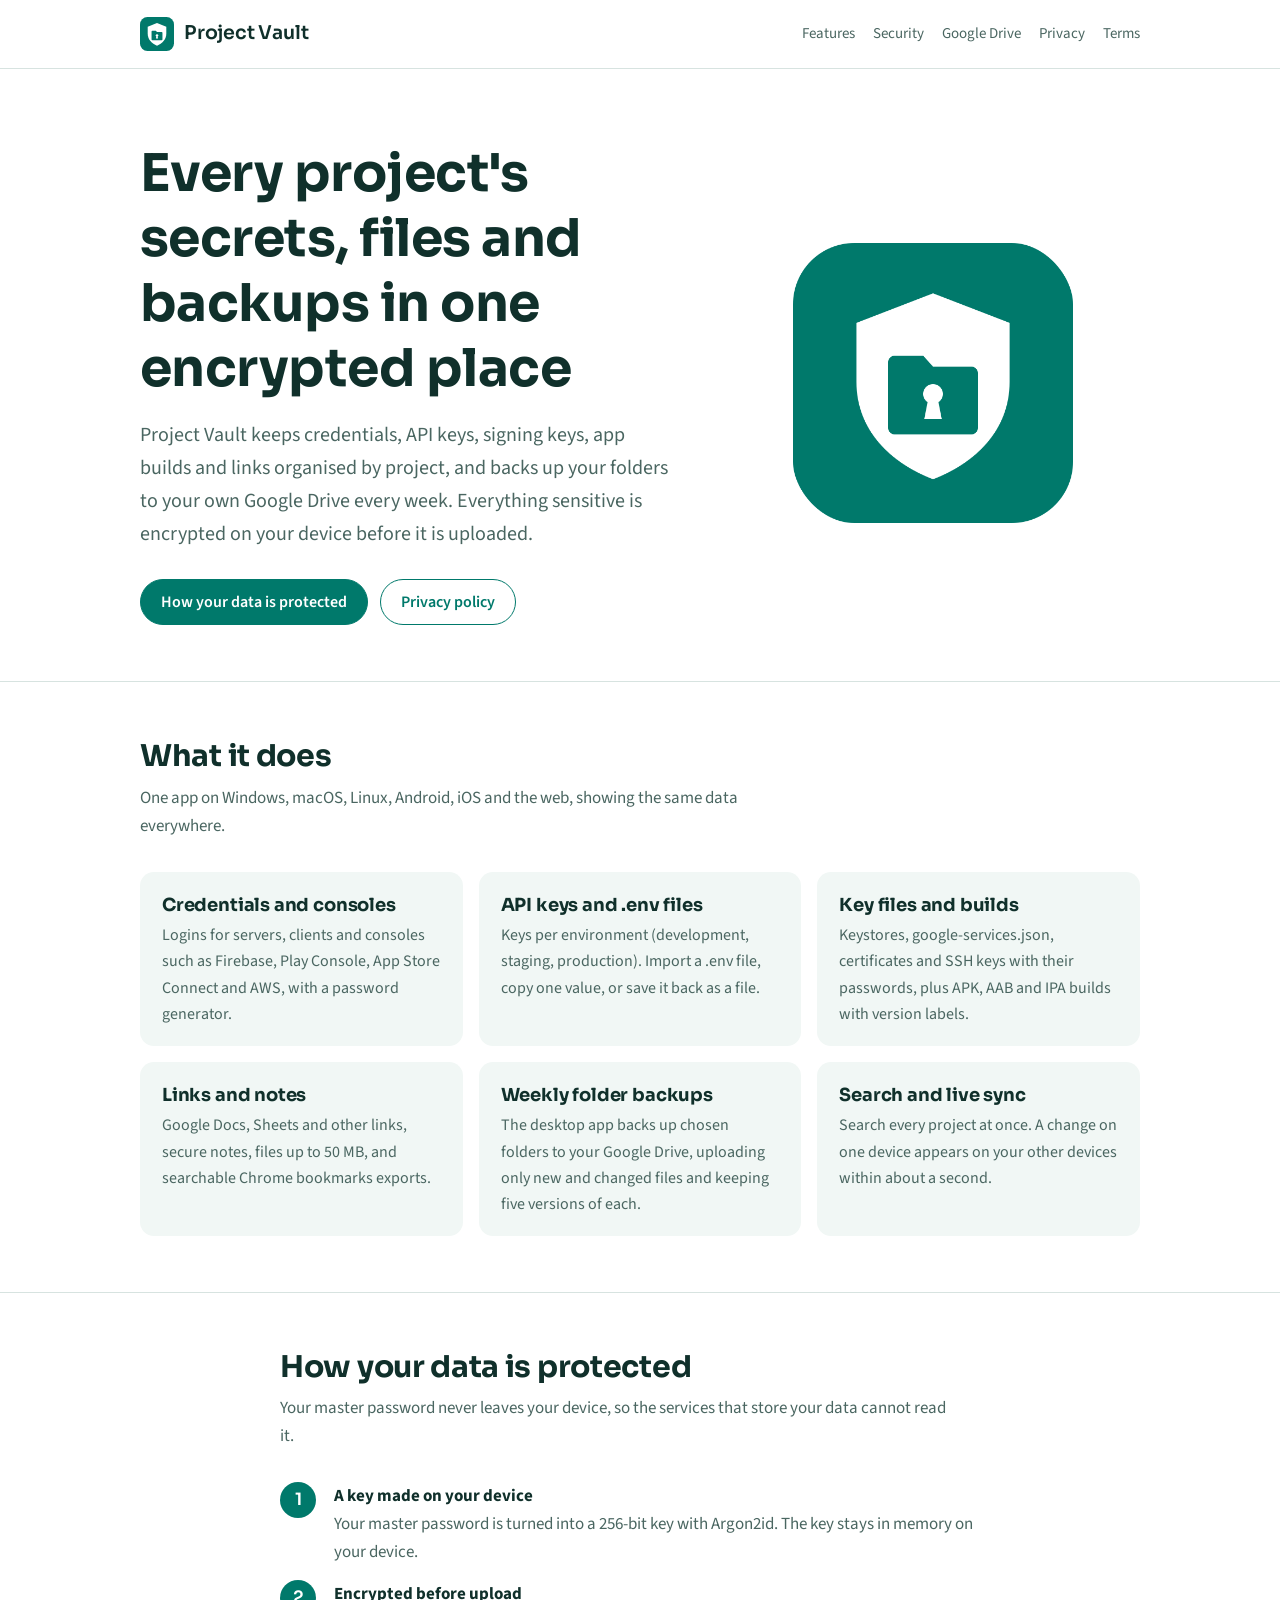
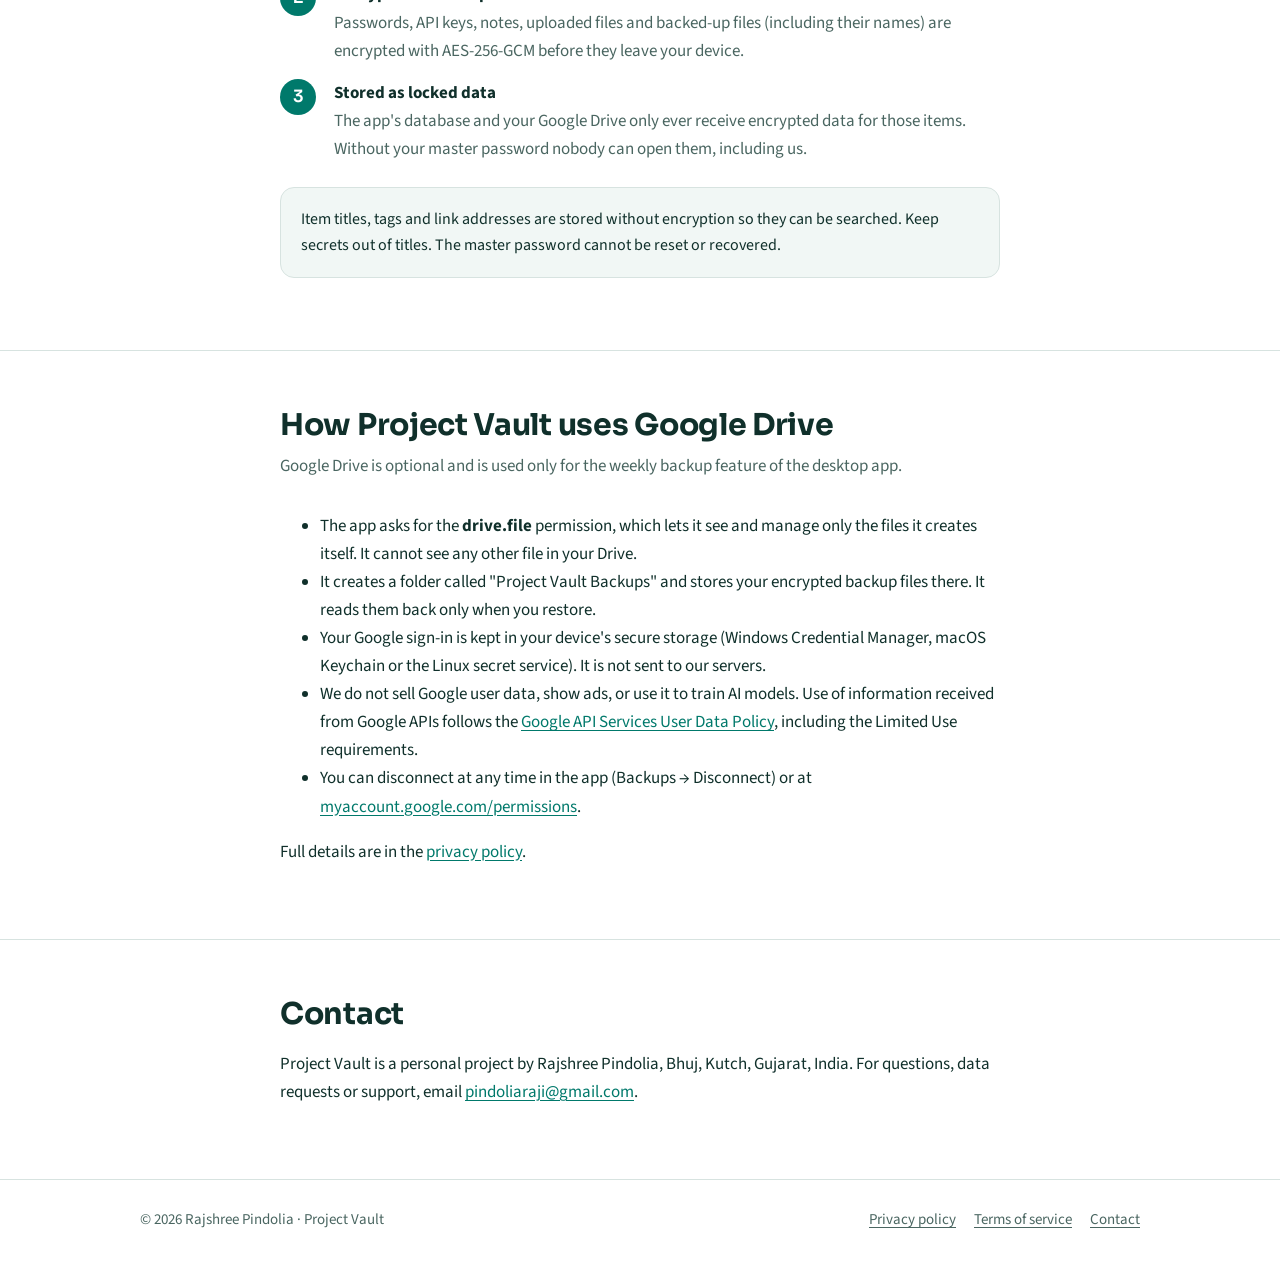
==== index.html @ b498577e "Add files via upload" ====
<!doctype html>
<html lang="en">
<head>
<meta charset="utf-8">
<meta name="viewport" content="width=device-width, initial-scale=1">
<title>Project Vault — secure home for your projects</title>
<meta name="description" content="Project Vault keeps each project's credentials, API keys, key files, app builds and links encrypted in one place, and backs up your folders to your own Google Drive every week.">
<!-- Paste the meta tag from Google Search Console here if you verify the domain with an HTML tag -->
<link rel="icon" type="image/png" sizes="32x32" href="assets/favicon-32.png">
<link rel="icon" type="image/svg+xml" href="assets/logo.svg">
<link rel="apple-touch-icon" href="assets/apple-touch-icon.png">
<link rel="preconnect" href="https://fonts.googleapis.com">
<link rel="preconnect" href="https://fonts.gstatic.com" crossorigin>
<link href="https://fonts.googleapis.com/css2?family=Sora:wght@600&family=Source+Sans+3:wght@400;600&display=swap" rel="stylesheet">
<link rel="stylesheet" href="assets/style.css">
</head>
<body>

<header class="site-header">
  <div class="wrap">
    <a class="brand" href="./"><img src="assets/logo.svg" alt="" width="34" height="34">Project Vault</a>
    <nav class="nav" aria-label="Main">
      <a href="#features">Features</a>
      <a href="#security">Security</a>
      <a href="#google">Google Drive</a>
      <a href="privacy.html">Privacy</a>
      <a href="terms.html">Terms</a>
    </nav>
  </div>
</header>

<main>
  <section class="hero">
    <div class="wrap">
      <div>
        <h1>Every project's secrets, files and backups in one encrypted place</h1>
        <p class="lead">Project Vault keeps credentials, API keys, signing keys, app builds and links organised by project, and backs up your folders to your own Google Drive every week. Everything sensitive is encrypted on your device before it is uploaded.</p>
        <div class="cta">
          <a class="btn btn-primary" href="#security">How your data is protected</a>
          <a class="btn btn-ghost" href="privacy.html">Privacy policy</a>
        </div>
      </div>
      <div class="hero-art"><img src="assets/icon-512.png" alt="Project Vault logo: a shield holding a folder with a keyhole" width="512" height="512"></div>
    </div>
  </section>

  <section class="block" id="features">
    <div class="wrap">
      <h2>What it does</h2>
      <p class="sub">One app on Windows, macOS, Linux, Android, iOS and the web, showing the same data everywhere.</p>
      <div class="grid">
        <div class="card"><h3>Credentials and consoles</h3><p>Logins for servers, clients and consoles such as Firebase, Play Console, App Store Connect and AWS, with a password generator.</p></div>
        <div class="card"><h3>API keys and .env files</h3><p>Keys per environment (development, staging, production). Import a .env file, copy one value, or save it back as a file.</p></div>
        <div class="card"><h3>Key files and builds</h3><p>Keystores, google-services.json, certificates and SSH keys with their passwords, plus APK, AAB and IPA builds with version labels.</p></div>
        <div class="card"><h3>Links and notes</h3><p>Google Docs, Sheets and other links, secure notes, files up to 50 MB, and searchable Chrome bookmarks exports.</p></div>
        <div class="card"><h3>Weekly folder backups</h3><p>The desktop app backs up chosen folders to your Google Drive, uploading only new and changed files and keeping five versions of each.</p></div>
        <div class="card"><h3>Search and live sync</h3><p>Search every project at once. A change on one device appears on your other devices within about a second.</p></div>
      </div>
    </div>
  </section>

  <section class="block" id="security">
    <div class="wrap narrow">
      <h2>How your data is protected</h2>
      <p class="sub">Your master password never leaves your device, so the services that store your data cannot read it.</p>
      <ol class="steps">
        <li><div><strong>A key made on your device</strong><span>Your master password is turned into a 256-bit key with Argon2id. The key stays in memory on your device.</span></div></li>
        <li><div><strong>Encrypted before upload</strong><span>Passwords, API keys, notes, uploaded files and backed-up files (including their names) are encrypted with AES-256-GCM before they leave your device.</span></div></li>
        <li><div><strong>Stored as locked data</strong><span>The app's database and your Google Drive only ever receive encrypted data for those items. Without your master password nobody can open them, including us.</span></div></li>
      </ol>
      <p class="note" style="margin-top:24px">Item titles, tags and link addresses are stored without encryption so they can be searched. Keep secrets out of titles. The master password cannot be reset or recovered.</p>
    </div>
  </section>

  <section class="block" id="google">
    <div class="wrap narrow">
      <h2>How Project Vault uses Google Drive</h2>
      <p class="sub">Google Drive is optional and is used only for the weekly backup feature of the desktop app.</p>
      <ul>
        <li>The app asks for the <strong>drive.file</strong> permission, which lets it see and manage only the files it creates itself. It cannot see any other file in your Drive.</li>
        <li>It creates a folder called "Project Vault Backups" and stores your encrypted backup files there. It reads them back only when you restore.</li>
        <li>Your Google sign-in is kept in your device's secure storage (Windows Credential Manager, macOS Keychain or the Linux secret service). It is not sent to our servers.</li>
        <li>We do not sell Google user data, show ads, or use it to train AI models. Use of information received from Google APIs follows the <a href="https://developers.google.com/terms/api-services-user-data-policy">Google API Services User Data Policy</a>, including the Limited Use requirements.</li>
        <li>You can disconnect at any time in the app (Backups → Disconnect) or at <a href="https://myaccount.google.com/permissions">myaccount.google.com/permissions</a>.</li>
      </ul>
      <p>Full details are in the <a href="privacy.html">privacy policy</a>.</p>
    </div>
  </section>

  <section class="block" id="contact">
    <div class="wrap narrow">
      <h2>Contact</h2>
      <p>Project Vault is a personal project by Rajshree Pindolia, Bhuj, Kutch, Gujarat, India. For questions, data requests or support, email <a href="mailto:pindoliaraji@gmail.com">pindoliaraji@gmail.com</a>.</p>
    </div>
  </section>
</main>

<footer class="site-footer">
  <div class="wrap">
    <span>© 2026 Rajshree Pindolia · Project Vault</span>
    <nav aria-label="Legal">
      <a href="privacy.html">Privacy policy</a>
      <a href="terms.html">Terms of service</a>
      <a href="mailto:pindoliaraji@gmail.com">Contact</a>
    </nav>
  </div>
</footer>

</body>
</html>
---- assets/style.css ----
:root {
  --teal: #00796B;
  --teal-dark: #004D40;
  --ink: #10302B;
  --muted: #4A6661;
  --line: #D7E3E0;
  --bg: #FFFFFF;
  --tint: #F1F7F5;
  --radius: 14px;
}

@media (prefers-color-scheme: dark) {
  :root {
    --teal: #4DB6AC;
    --teal-dark: #80CBC4;
    --ink: #E8F1EF;
    --muted: #A9C2BE;
    --line: #26403B;
    --bg: #0E1A18;
    --tint: #142522;
  }
}

* { box-sizing: border-box; }

html { -webkit-text-size-adjust: 100%; }

body {
  margin: 0;
  background: var(--bg);
  color: var(--ink);
  font: 17px/1.65 "Source Sans 3", system-ui, -apple-system, "Segoe UI", sans-serif;
}

h1, h2, h3, .brand {
  font-family: "Sora", system-ui, sans-serif;
  letter-spacing: -0.01em;
  line-height: 1.25;
}

a { color: var(--teal); text-underline-offset: 3px; }
a:hover { color: var(--teal-dark); }

.wrap { max-width: 1040px; margin: 0 auto; padding: 0 20px; }
.narrow { max-width: 760px; }

/* header */
.site-header { border-bottom: 1px solid var(--line); }
.site-header .wrap {
  display: flex; align-items: center; justify-content: space-between;
  gap: 16px; min-height: 68px; flex-wrap: wrap;
}
.brand {
  display: flex; align-items: center; gap: 10px;
  font-weight: 600; font-size: 19px; color: var(--ink); text-decoration: none;
}
.brand img { width: 34px; height: 34px; }
.nav { display: flex; gap: 0 18px; flex-wrap: wrap; }
.nav a { color: var(--muted); text-decoration: none; font-size: 15px; padding: 8px 0; }
@media (max-width: 800px) { .site-header .wrap { padding-top: 8px; padding-bottom: 4px; } }
.nav a:hover, .nav a[aria-current="page"] { color: var(--ink); }

/* hero */
.hero { padding: 72px 0 56px; }
.hero .wrap { display: grid; grid-template-columns: minmax(0, 1.3fr) minmax(0, 1fr); gap: 48px; align-items: center; }
.hero h1 { font-size: clamp(34px, 5vw, 52px); margin: 0 0 18px; }
.hero p.lead { font-size: 20px; color: var(--muted); margin: 0 0 28px; max-width: 34em; }
.hero-art { justify-self: center; width: min(280px, 70vw); }
.hero-art img { width: 100%; height: auto; display: block; }

.cta { display: flex; gap: 12px; flex-wrap: wrap; }
.btn {
  display: inline-flex; align-items: center; min-height: 46px; padding: 0 20px;
  border-radius: 999px; font-weight: 600; text-decoration: none; font-size: 16px;
  border: 1.5px solid var(--teal);
}
.btn-primary { background: var(--teal); color: #FFFFFF; }
.btn-primary:hover { background: var(--teal-dark); border-color: var(--teal-dark); color: #FFFFFF; }
.btn-ghost { color: var(--teal); }

/* sections */
section.block { padding: 56px 0; border-top: 1px solid var(--line); }
section.block h2 { font-size: 30px; margin: 0 0 8px; }
section.block > .wrap > p.sub { color: var(--muted); margin: 0 0 32px; max-width: 40em; }

.grid { display: grid; grid-template-columns: repeat(3, minmax(0, 1fr)); gap: 16px; }
.card {
  background: var(--tint); border-radius: var(--radius); padding: 22px 22px 18px;
}
.card h3 { font-size: 18px; margin: 0 0 6px; }
.card p { margin: 0; color: var(--muted); font-size: 16px; }

.steps { counter-reset: step; list-style: none; padding: 0; margin: 0; display: grid; gap: 14px; }
.steps li { counter-increment: step; display: grid; grid-template-columns: 40px minmax(0, 1fr); gap: 14px; align-items: start; }
.steps li::before {
  content: counter(step); width: 36px; height: 36px; border-radius: 50%;
  background: var(--teal); color: #FFFFFF; font-weight: 600;
  display: flex; align-items: center; justify-content: center; font-family: "Sora", sans-serif;
}
.steps strong { display: block; }
.steps span { color: var(--muted); }

.note {
  border: 1px solid var(--line); border-radius: var(--radius);
  padding: 18px 20px; background: var(--tint); font-size: 16px;
}

/* legal pages */
.legal { padding: 48px 0 64px; }
.legal h1 { font-size: clamp(30px, 4vw, 40px); margin: 0 0 6px; }
.legal .meta { color: var(--muted); margin: 0 0 32px; }
.legal h2 { font-size: 22px; margin: 40px 0 10px; }
.legal h3 { font-size: 18px; margin: 24px 0 6px; }
.legal li { margin-bottom: 6px; }
.legal table { width: 100%; border-collapse: collapse; margin: 12px 0 8px; font-size: 16px; }
.legal th, .legal td { text-align: left; vertical-align: top; padding: 10px 12px; border-bottom: 1px solid var(--line); }
.legal th { font-weight: 600; background: var(--tint); }
.table-scroll { overflow-x: auto; }

/* footer */
.site-footer { border-top: 1px solid var(--line); padding: 28px 0 40px; color: var(--muted); font-size: 15px; }
.site-footer .wrap { display: flex; justify-content: space-between; gap: 16px; flex-wrap: wrap; }
.site-footer nav { display: flex; gap: 18px; flex-wrap: wrap; }
.site-footer a { color: var(--muted); }

@media (max-width: 800px) {
  .hero { padding: 44px 0 36px; }
  .hero .wrap { grid-template-columns: minmax(0, 1fr); gap: 28px; }
  .hero-art { order: -1; width: 140px; justify-self: start; }
  .grid { grid-template-columns: minmax(0, 1fr); }
  section.block { padding: 44px 0; }
}
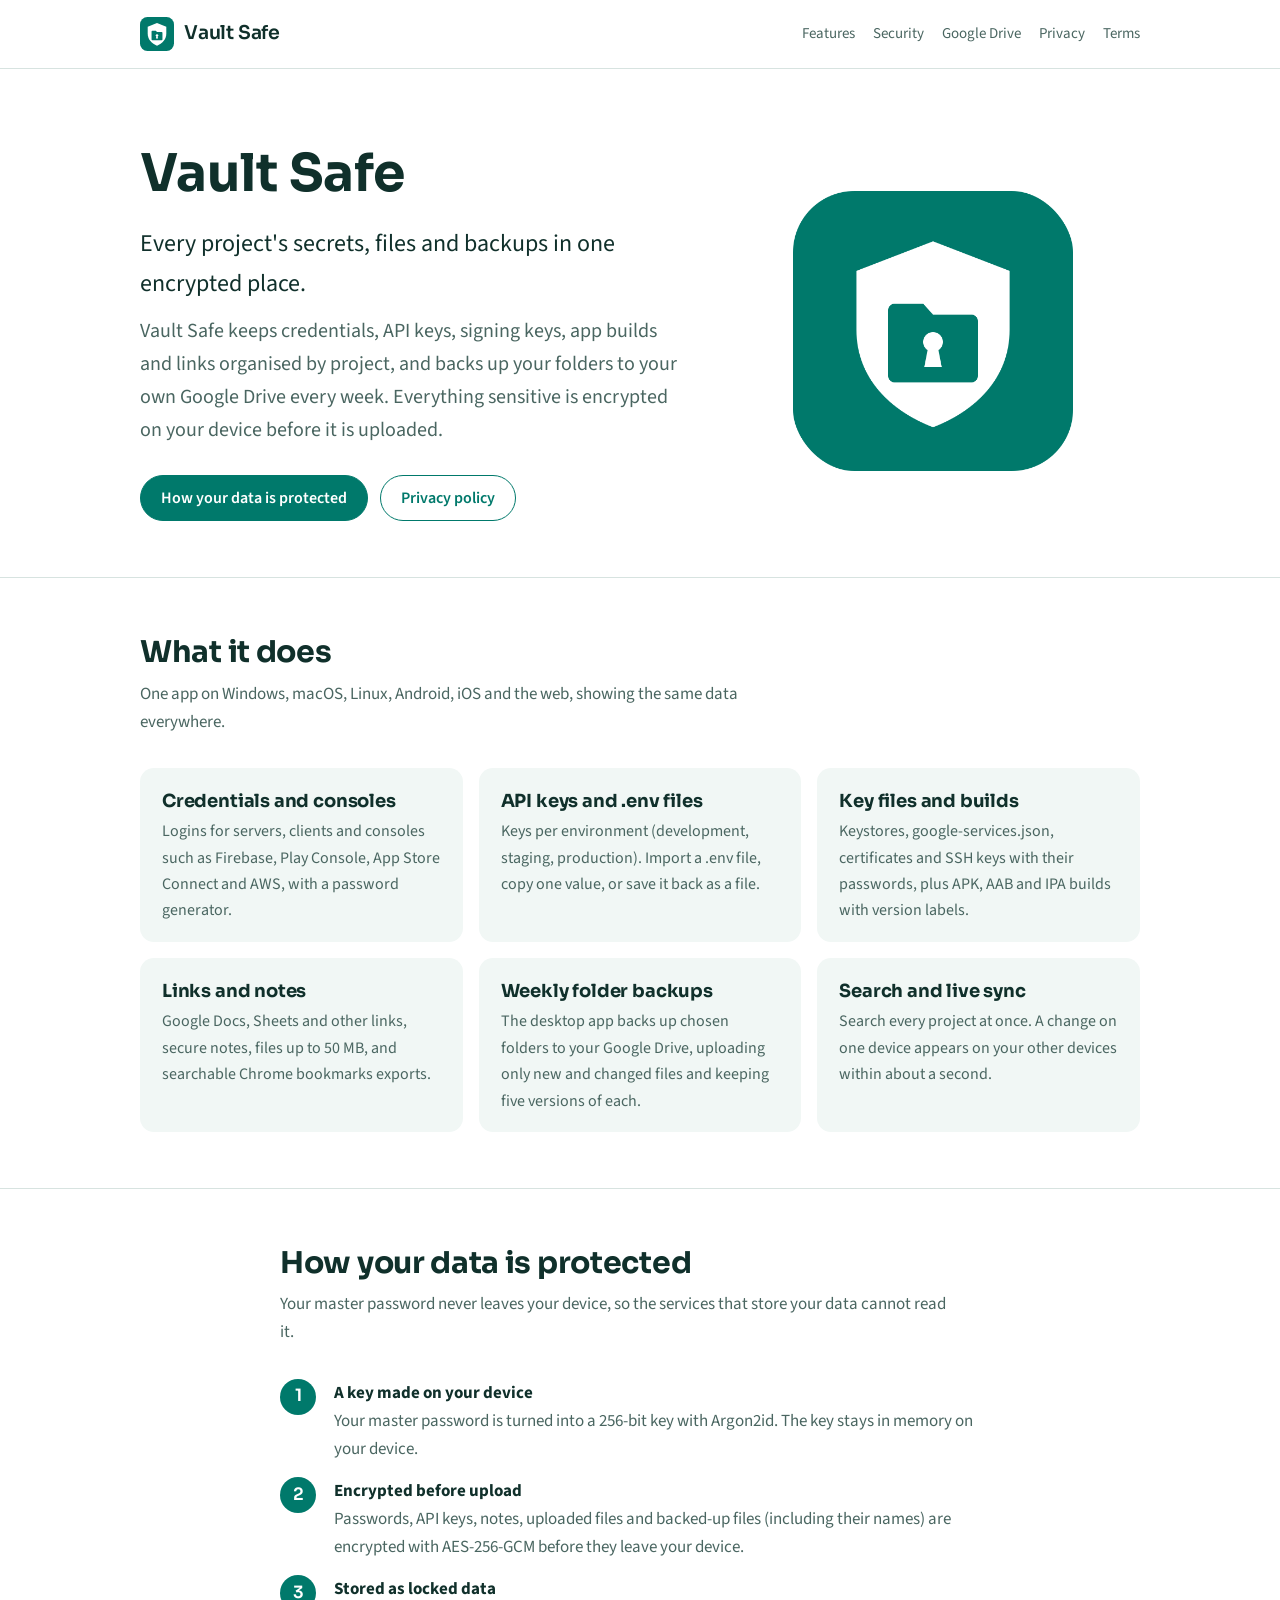
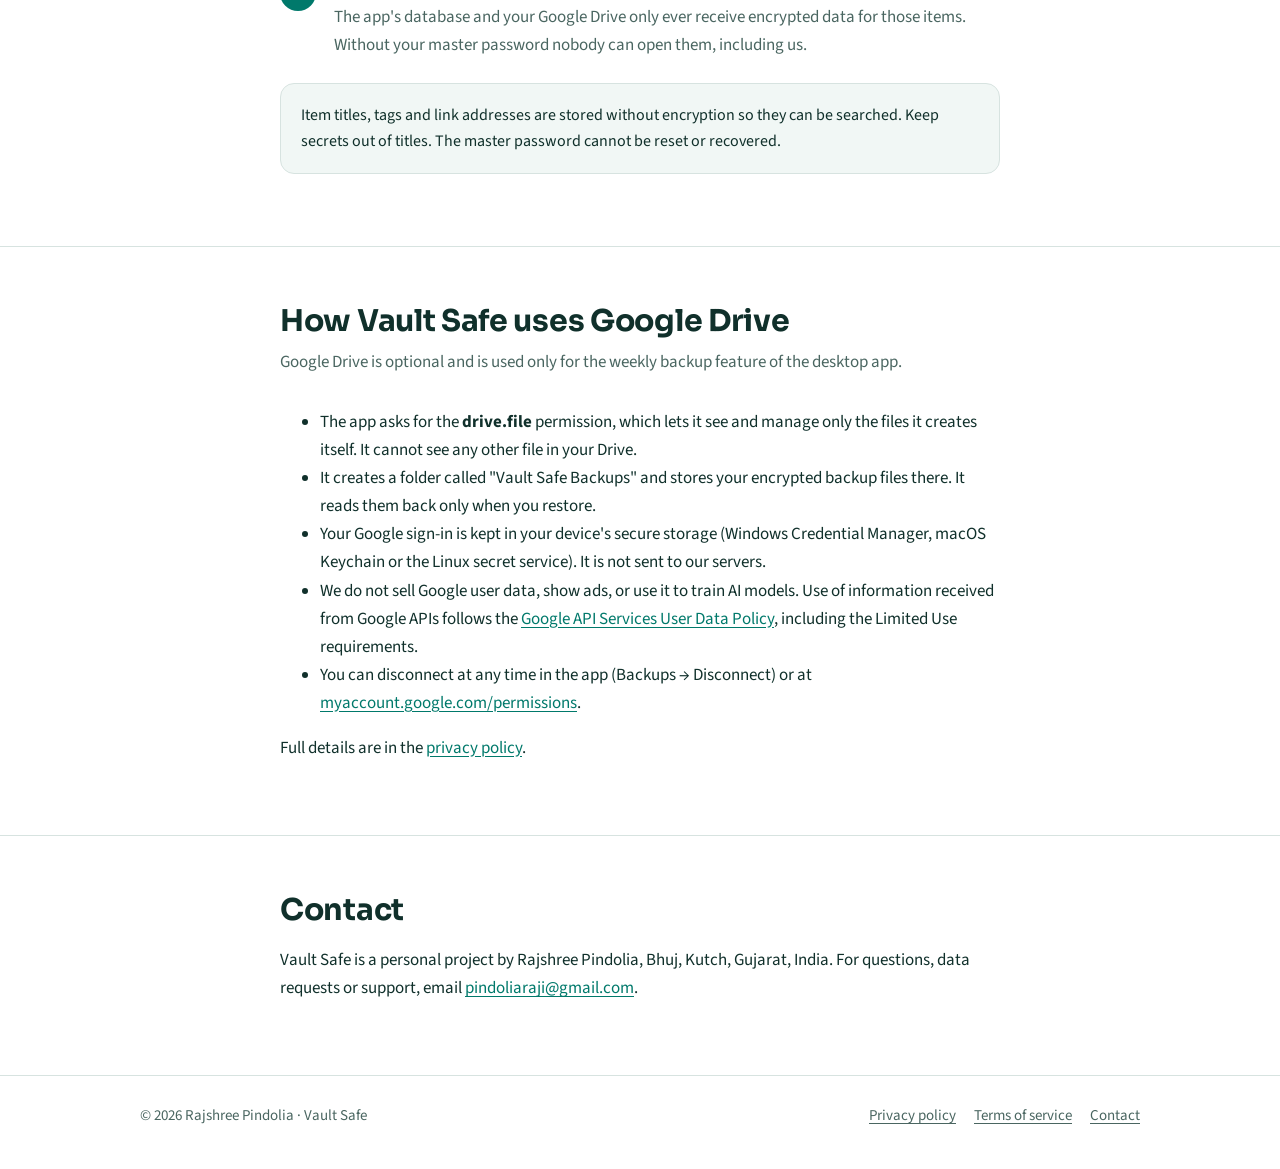
==== commit cb13148a: "Add files via upload" ====
--- a/index.html
+++ b/index.html
@@ -3,8 +3,8 @@
 <head>
 <meta charset="utf-8">
 <meta name="viewport" content="width=device-width, initial-scale=1">
-<title>Project Vault — secure home for your projects</title>
-<meta name="description" content="Project Vault keeps each project's credentials, API keys, key files, app builds and links encrypted in one place, and backs up your folders to your own Google Drive every week.">
+<title>Vault Safe — secure home for your projects</title>
+<meta name="description" content="Vault Safe keeps each project's credentials, API keys, key files, app builds and links encrypted in one place, and backs up your folders to your own Google Drive every week.">
 <!-- Paste the meta tag from Google Search Console here if you verify the domain with an HTML tag -->
 <link rel="icon" type="image/png" sizes="32x32" href="assets/favicon-32.png">
 <link rel="icon" type="image/svg+xml" href="assets/logo.svg">
@@ -18,7 +18,7 @@
 
 <header class="site-header">
   <div class="wrap">
-    <a class="brand" href="./"><img src="assets/logo.svg" alt="" width="34" height="34">Project Vault</a>
+    <a class="brand" href="./"><img src="assets/logo.svg" alt="" width="34" height="34">Vault Safe</a>
     <nav class="nav" aria-label="Main">
       <a href="#features">Features</a>
       <a href="#security">Security</a>
@@ -33,14 +33,15 @@
   <section class="hero">
     <div class="wrap">
       <div>
-        <h1>Every project's secrets, files and backups in one encrypted place</h1>
-        <p class="lead">Project Vault keeps credentials, API keys, signing keys, app builds and links organised by project, and backs up your folders to your own Google Drive every week. Everything sensitive is encrypted on your device before it is uploaded.</p>
+        <h1>Vault Safe</h1>
+        <p class="lead" style="font-size:24px;color:var(--ink);margin-bottom:12px">Every project's secrets, files and backups in one encrypted place.</p>
+        <p class="lead">Vault Safe keeps credentials, API keys, signing keys, app builds and links organised by project, and backs up your folders to your own Google Drive every week. Everything sensitive is encrypted on your device before it is uploaded.</p>
         <div class="cta">
           <a class="btn btn-primary" href="#security">How your data is protected</a>
           <a class="btn btn-ghost" href="privacy.html">Privacy policy</a>
         </div>
       </div>
-      <div class="hero-art"><img src="assets/icon-512.png" alt="Project Vault logo: a shield holding a folder with a keyhole" width="512" height="512"></div>
+      <div class="hero-art"><img src="assets/icon-512.png" alt="Vault Safe logo: a shield holding a folder with a keyhole" width="512" height="512"></div>
     </div>
   </section>
 
@@ -74,11 +75,11 @@
 
   <section class="block" id="google">
     <div class="wrap narrow">
-      <h2>How Project Vault uses Google Drive</h2>
+      <h2>How Vault Safe uses Google Drive</h2>
       <p class="sub">Google Drive is optional and is used only for the weekly backup feature of the desktop app.</p>
       <ul>
         <li>The app asks for the <strong>drive.file</strong> permission, which lets it see and manage only the files it creates itself. It cannot see any other file in your Drive.</li>
-        <li>It creates a folder called "Project Vault Backups" and stores your encrypted backup files there. It reads them back only when you restore.</li>
+        <li>It creates a folder called "Vault Safe Backups" and stores your encrypted backup files there. It reads them back only when you restore.</li>
         <li>Your Google sign-in is kept in your device's secure storage (Windows Credential Manager, macOS Keychain or the Linux secret service). It is not sent to our servers.</li>
         <li>We do not sell Google user data, show ads, or use it to train AI models. Use of information received from Google APIs follows the <a href="https://developers.google.com/terms/api-services-user-data-policy">Google API Services User Data Policy</a>, including the Limited Use requirements.</li>
         <li>You can disconnect at any time in the app (Backups → Disconnect) or at <a href="https://myaccount.google.com/permissions">myaccount.google.com/permissions</a>.</li>
@@ -90,14 +91,14 @@
   <section class="block" id="contact">
     <div class="wrap narrow">
       <h2>Contact</h2>
-      <p>Project Vault is a personal project by Rajshree Pindolia, Bhuj, Kutch, Gujarat, India. For questions, data requests or support, email <a href="mailto:pindoliaraji@gmail.com">pindoliaraji@gmail.com</a>.</p>
+      <p>Vault Safe is a personal project by Rajshree Pindolia, Bhuj, Kutch, Gujarat, India. For questions, data requests or support, email <a href="mailto:pindoliaraji@gmail.com">pindoliaraji@gmail.com</a>.</p>
     </div>
   </section>
 </main>
 
 <footer class="site-footer">
   <div class="wrap">
-    <span>© 2026 Rajshree Pindolia · Project Vault</span>
+    <span>© 2026 Rajshree Pindolia · Vault Safe</span>
     <nav aria-label="Legal">
       <a href="privacy.html">Privacy policy</a>
       <a href="terms.html">Terms of service</a>
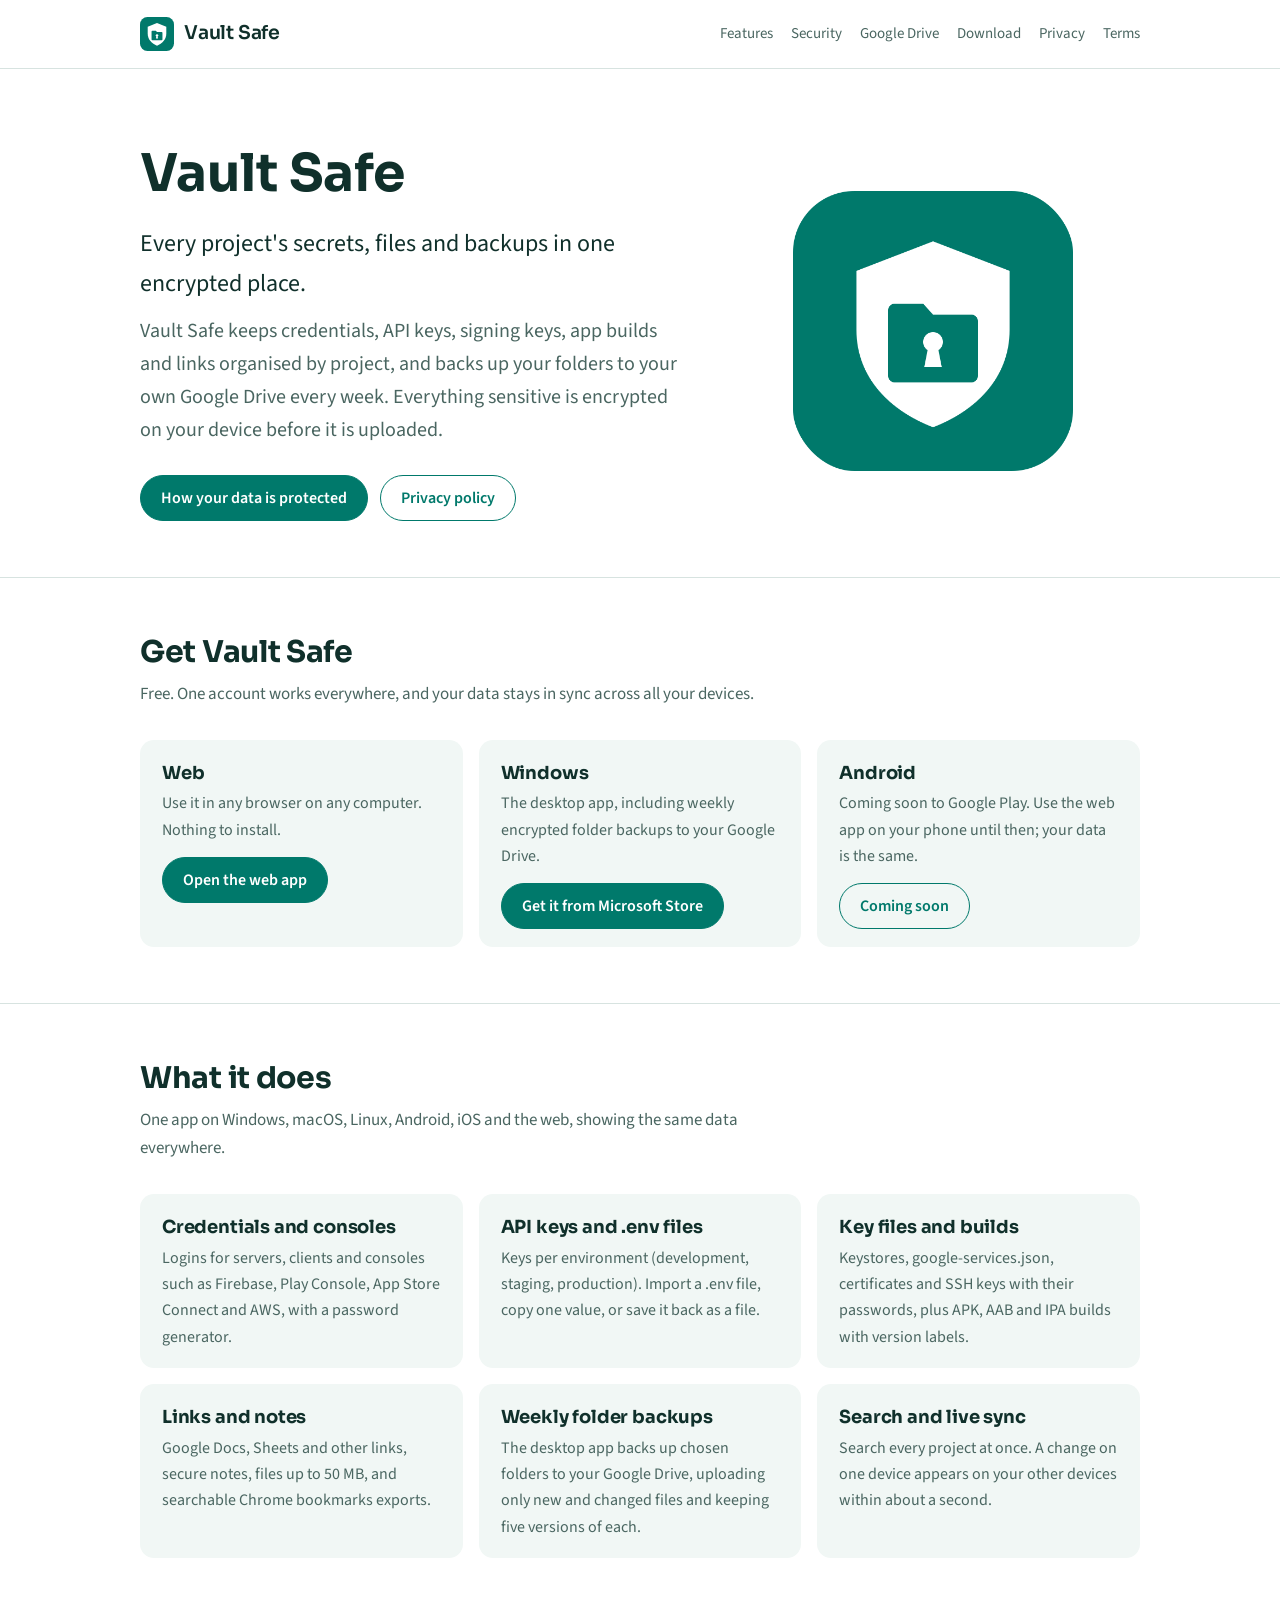
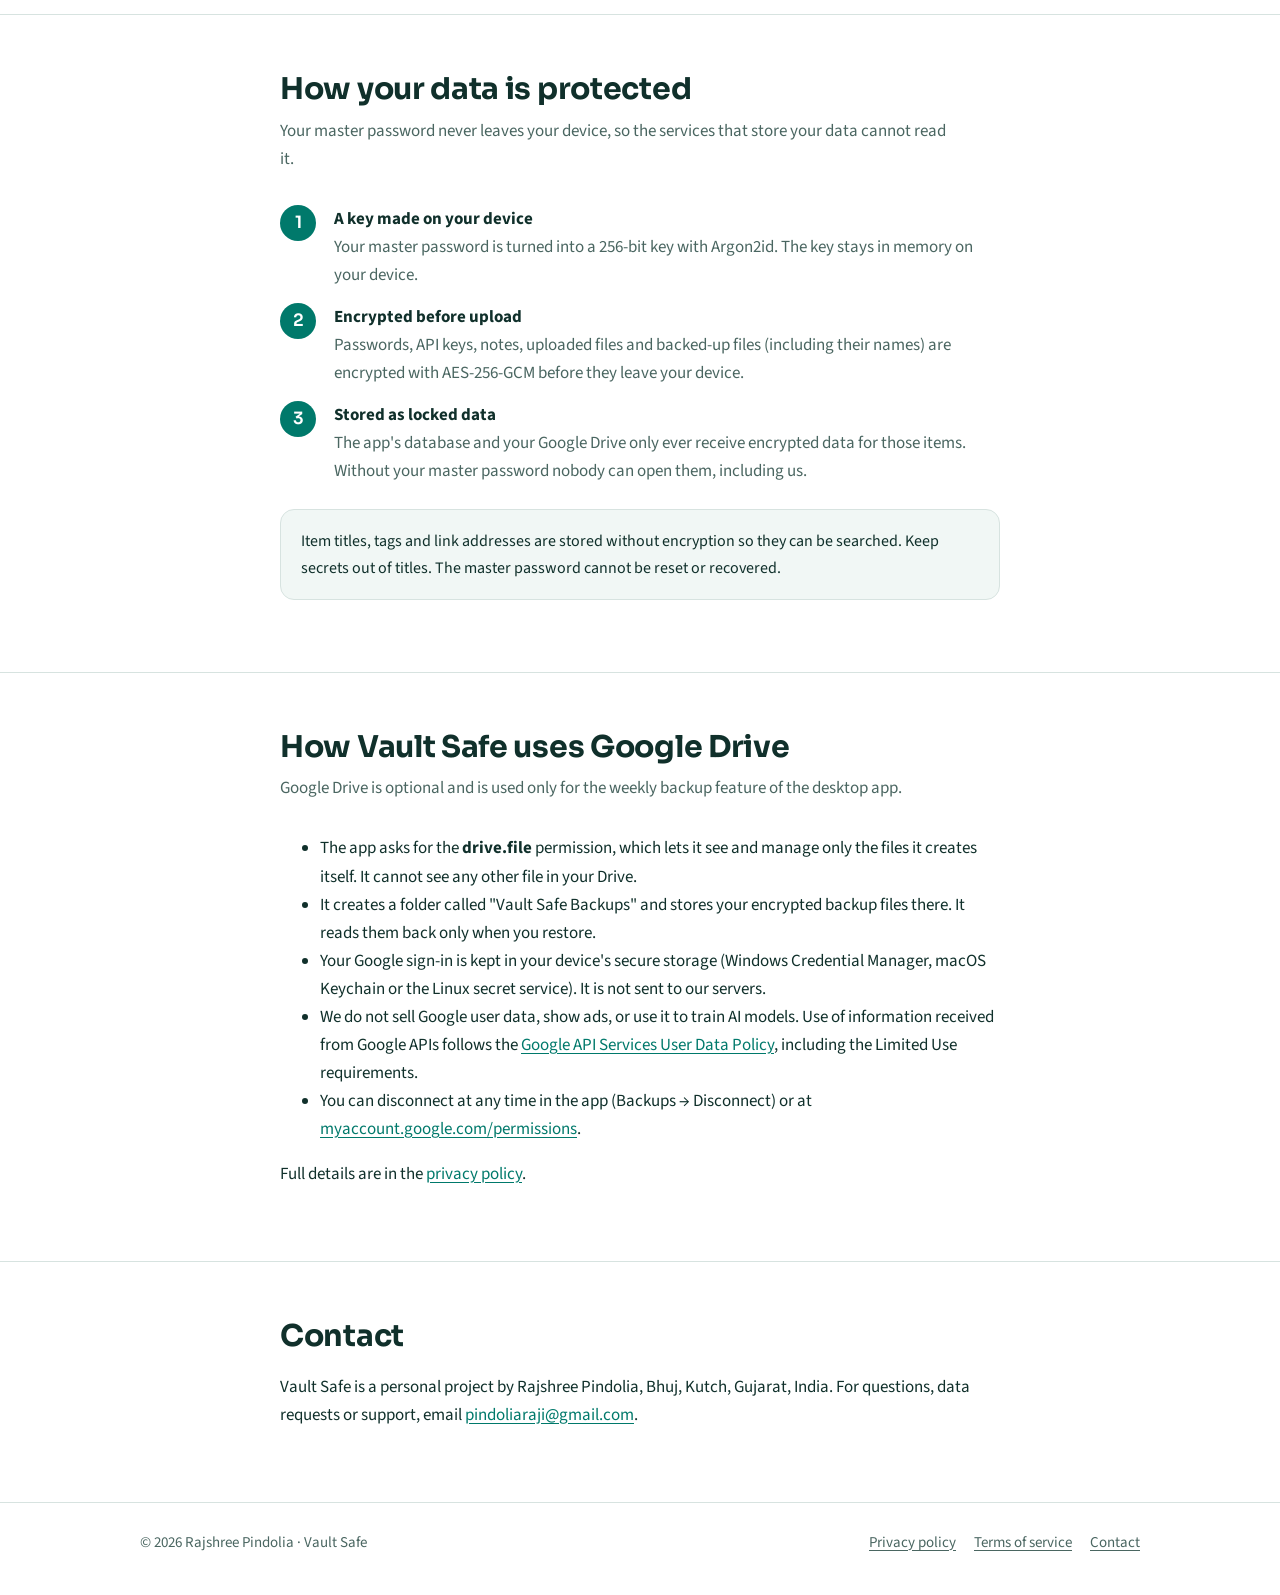
==== commit 223fcccf: "Add download section to index.html Added a new download section with options for Web, Windows, and A" ====
--- a/index.html
+++ b/index.html
@@ -5,7 +5,7 @@
 <meta name="viewport" content="width=device-width, initial-scale=1">
 <title>Vault Safe — secure home for your projects</title>
 <meta name="description" content="Vault Safe keeps each project's credentials, API keys, key files, app builds and links encrypted in one place, and backs up your folders to your own Google Drive every week.">
-<!-- Paste the meta tag from Google Search Console here if you verify the domain with an HTML tag -->
+<meta name="google-site-verification" content="6050eJxkn7kLBPFxbfFtJ2_ZSHIaY4RsYB4jAtKrsZk" />
 <link rel="icon" type="image/png" sizes="32x32" href="assets/favicon-32.png">
 <link rel="icon" type="image/svg+xml" href="assets/logo.svg">
 <link rel="apple-touch-icon" href="assets/apple-touch-icon.png">
@@ -23,6 +23,7 @@
       <a href="#features">Features</a>
       <a href="#security">Security</a>
       <a href="#google">Google Drive</a>
+      <a href="#download">Download</a>
       <a href="privacy.html">Privacy</a>
       <a href="terms.html">Terms</a>
     </nav>
@@ -42,6 +43,30 @@
         </div>
       </div>
       <div class="hero-art"><img src="assets/icon-512.png" alt="Vault Safe logo: a shield holding a folder with a keyhole" width="512" height="512"></div>
+    </div>
+  </section>
+
+  <section class="block" id="download">
+    <div class="wrap">
+      <h2>Get Vault Safe</h2>
+      <p class="sub">Free. One account works everywhere, and your data stays in sync across all your devices.</p>
+      <div class="grid">
+        <div class="card">
+          <h3>Web</h3>
+          <p>Use it in any browser on any computer. Nothing to install.</p>
+          <p style="margin-top:14px"><a class="btn btn-primary" href="https://earnest-tulumba-c9d156.netlify.app/">Open the web app</a></p>
+        </div>
+        <div class="card">
+          <h3>Windows</h3>
+          <p>The desktop app, including weekly encrypted folder backups to your Google Drive.</p>
+          <p style="margin-top:14px"><a class="btn btn-primary" href="https://apps.microsoft.com/detail/9MWRWQMHD9KV">Get it from Microsoft Store</a></p>
+        </div>
+        <div class="card">
+          <h3>Android</h3>
+          <p>Coming soon to Google Play. Use the web app on your phone until then; your data is the same.</p>
+          <p style="margin-top:14px"><span class="btn btn-ghost" aria-disabled="true" style="cursor:default">Coming soon</span></p>
+        </div>
+      </div>
     </div>
   </section>
 
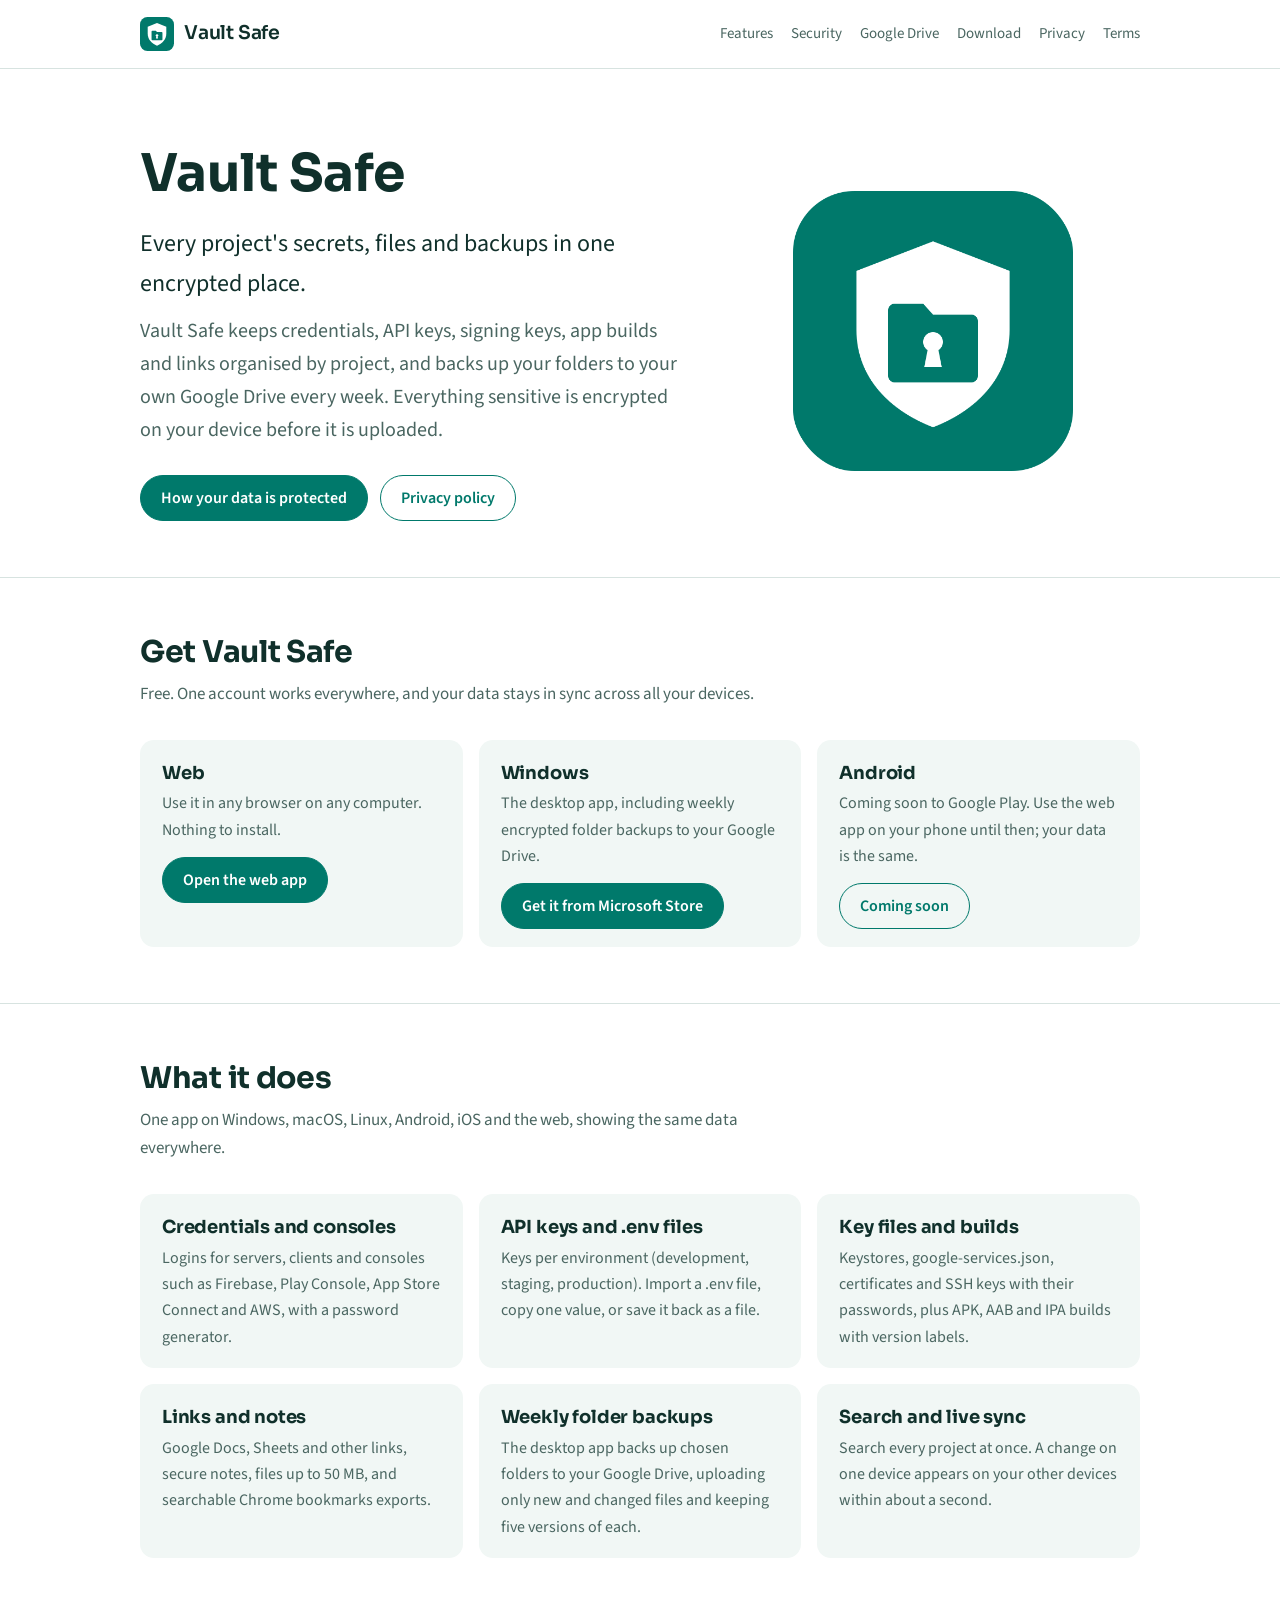
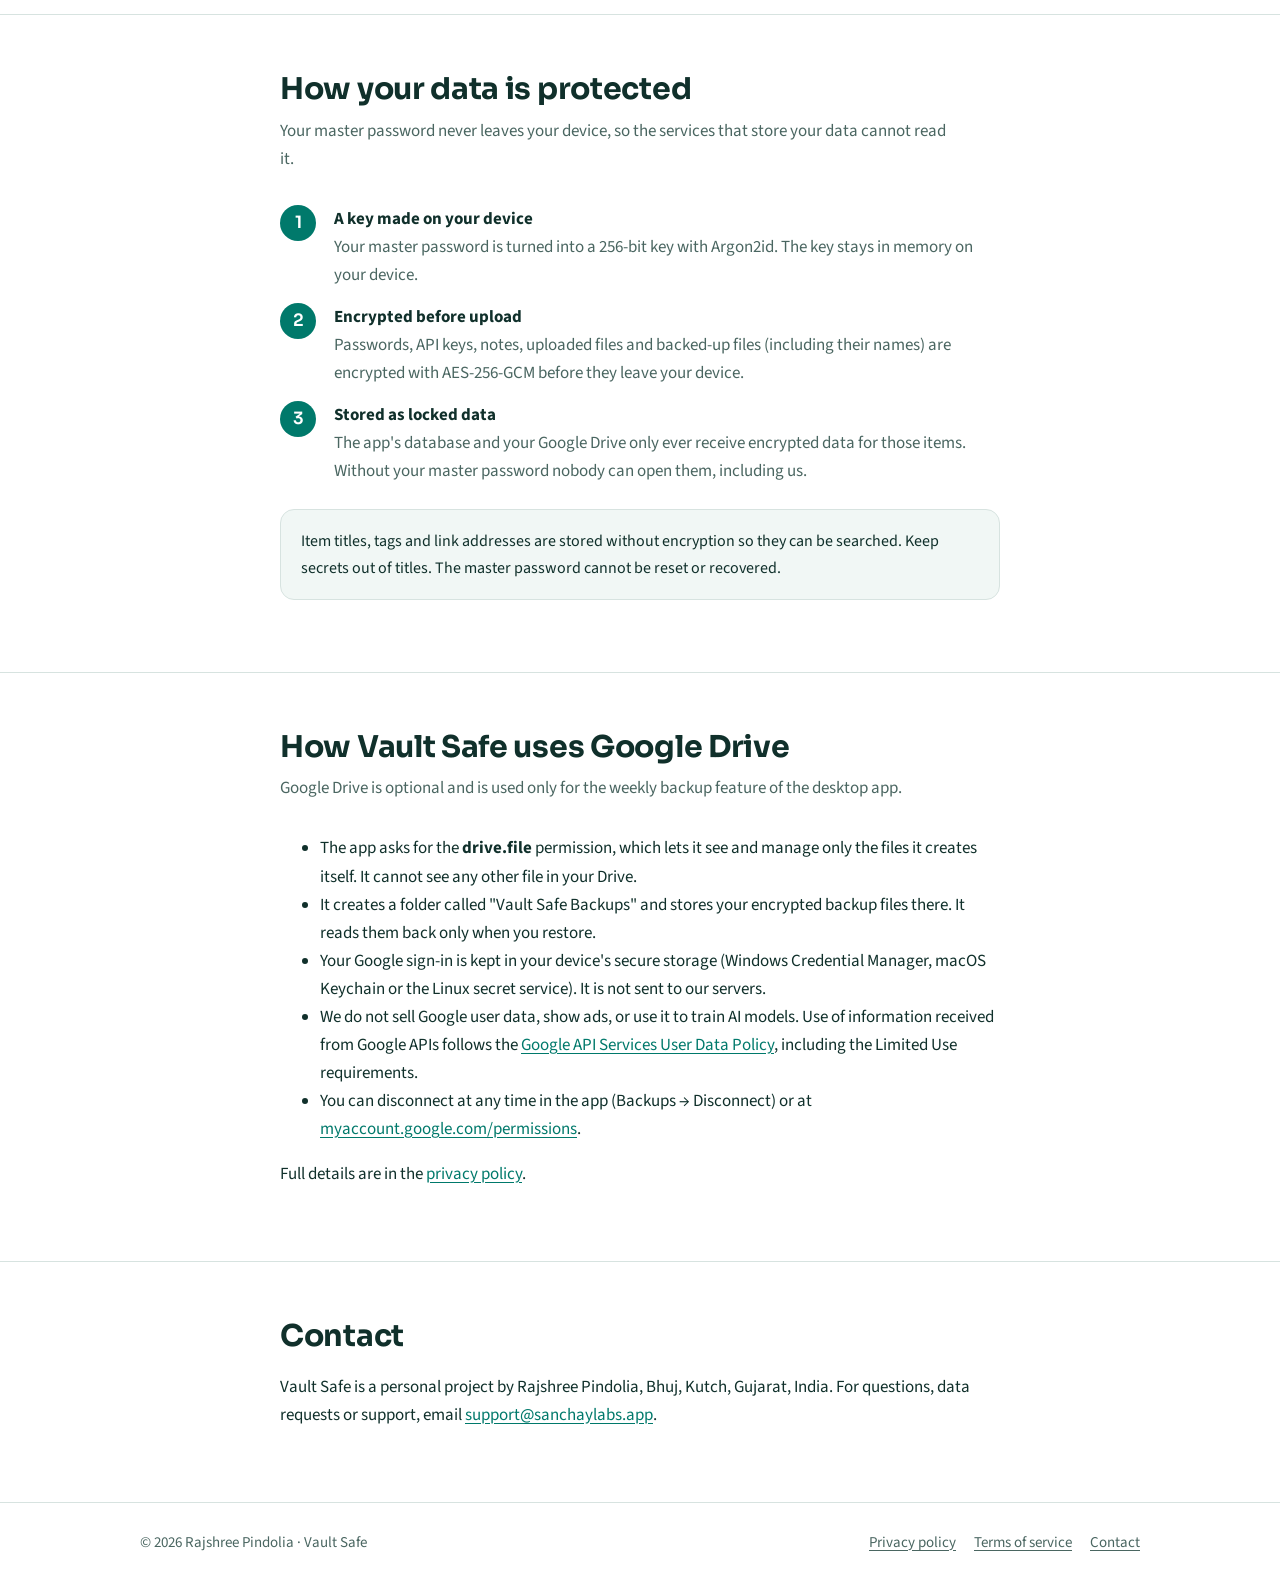
==== commit 9be6c7c0: "Update contact email in index.html" ====
--- a/index.html
+++ b/index.html
@@ -116,7 +116,7 @@
   <section class="block" id="contact">
     <div class="wrap narrow">
       <h2>Contact</h2>
-      <p>Vault Safe is a personal project by Rajshree Pindolia, Bhuj, Kutch, Gujarat, India. For questions, data requests or support, email <a href="mailto:pindoliaraji@gmail.com">pindoliaraji@gmail.com</a>.</p>
+      <p>Vault Safe is a personal project by Rajshree Pindolia, Bhuj, Kutch, Gujarat, India. For questions, data requests or support, email <a href="mailto:support@sanchaylabs.app">support@sanchaylabs.app</a>.</p>
     </div>
   </section>
 </main>
@@ -127,7 +127,7 @@
     <nav aria-label="Legal">
       <a href="privacy.html">Privacy policy</a>
       <a href="terms.html">Terms of service</a>
-      <a href="mailto:pindoliaraji@gmail.com">Contact</a>
+      <a href="mailto:support@sanchaylabs.app">Contact</a>
     </nav>
   </div>
 </footer>
